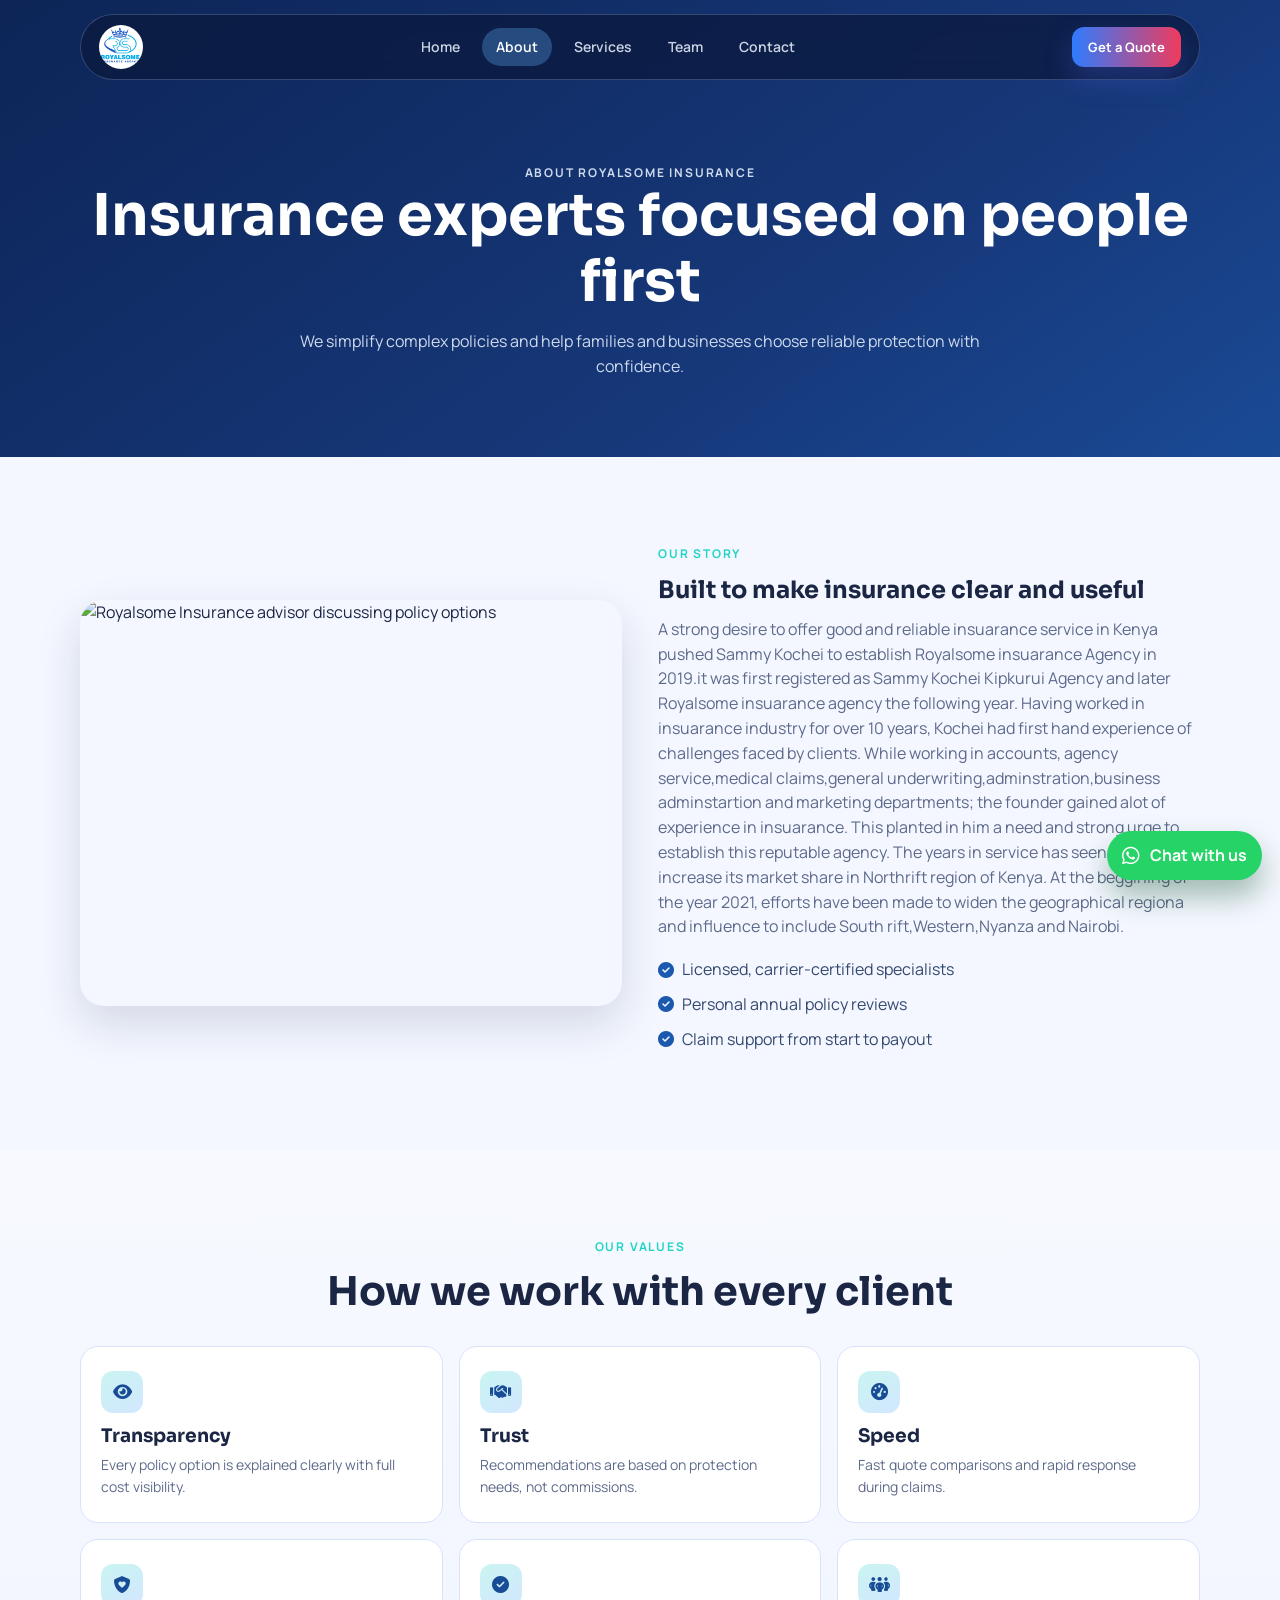
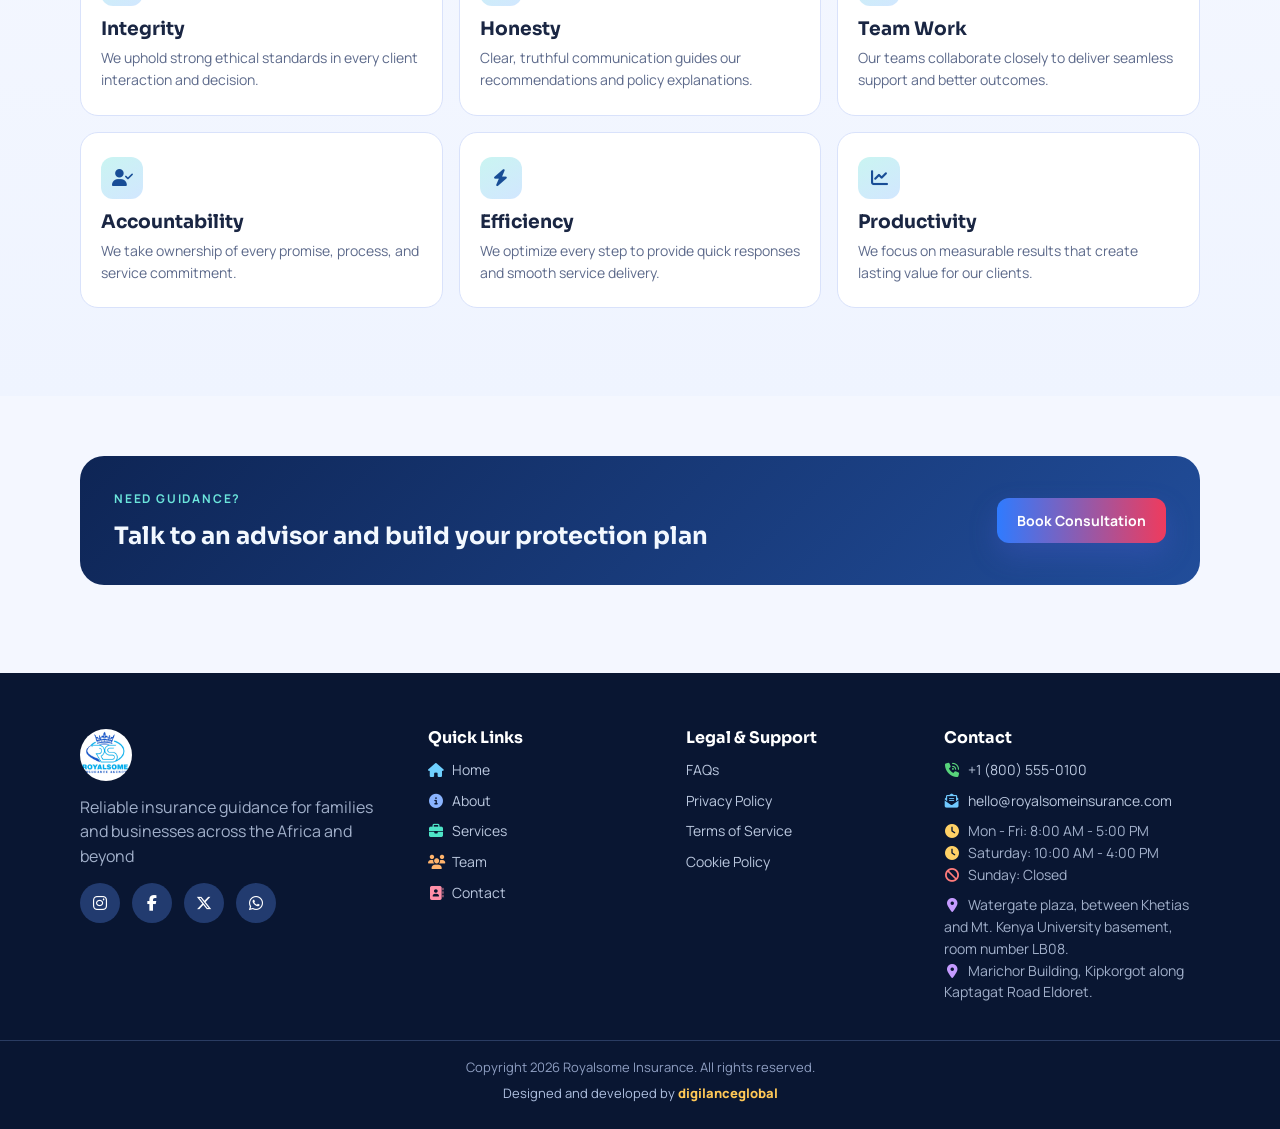
==== about.html @ ff856156 "all cahanges" ====
<!DOCTYPE html>
<html lang="en">
<head>
  <meta charset="UTF-8" />
  <meta name="viewport" content="width=device-width, initial-scale=1.0" />
  <title>Royalsome Insurance | About</title>
  <link rel="icon" type="image/jpeg" href="images/logo.jpg" />
  <link rel="preconnect" href="https://fonts.googleapis.com" />
  <link rel="preconnect" href="https://fonts.gstatic.com" crossorigin />
  <link href="https://fonts.googleapis.com/css2?family=Manrope:wght@400;500;600;700;800&family=Playfair+Display:ital,wght@1,400;1,500&family=Sora:wght@500;600;700;800&display=swap" rel="stylesheet" />
  <link rel="stylesheet" href="https://cdnjs.cloudflare.com/ajax/libs/font-awesome/6.5.2/css/all.min.css" />
  <link rel="stylesheet" href="style.css" />
</head>
<body>
  <header class="site-header">
    <div class="container nav-wrap">
      <a href="index.html" class="brand" aria-label="Royalsome Insurance Home">
        <img src="images/logo.jpg" class="brand-logo brand-logo-header" alt="Royalsome Insurance logo" />
      </a>
      <button class="menu-toggle" type="button" aria-expanded="false" aria-controls="primary-nav" aria-label="Toggle navigation">
        <span></span>
        <span></span>
        <span></span>
      </button>
      <nav class="nav-links" id="primary-nav">
        <a href="index.html">Home</a>
        <a href="about.html" class="active">About</a>
        <a href="services.html">Services</a>
        <a href="team.html">Team</a>
        <a href="contact.html">Contact</a>
      </nav>
      <a href="contact.html" class="btn btn-small">Get a Quote</a>
    </div>
  </header>

  <main>
    <section class="page-hero">
      <div class="container" data-reveal>
        <p class="eyebrow">About Royalsome Insurance</p>
        <h1>Insurance experts focused on people first</h1>
        <p>We simplify complex policies and help families and businesses choose reliable protection with confidence.</p>
      </div>
    </section>

    <section class="section-pad">
      <div class="container split">
        <div data-reveal>
          <img class="soft-image" src="https://images.unsplash.com/photo-1521790797524-b2497295b8a0?auto=format&fit=crop&w=900&q=80" alt="Royalsome Insurance advisor discussing policy options" />
        </div>
        <div data-reveal>
          <p class="eyebrow">Our Story</p>
          <h2>Built to make insurance clear and useful</h2>
          <p class="copy">A strong desire to offer good and reliable insuarance service in Kenya pushed Sammy Kochei to establish Royalsome insuarance Agency in 2019.it was first registered as Sammy Kochei Kipkurui Agency and later Royalsome insuarance agency the following year. Having worked in insuarance industry for over 10 years, Kochei had first hand experience of challenges faced by clients. While working in accounts, agency service,medical claims,general underwriting,adminstration,business adminstartion and marketing departments; the founder gained alot of experience in insuarance. This planted in him a need and strong urge to establish this reputable agency. The years in service has seen the firm increase its market share in Northrift region of Kenya. At the beggining of the year 2021, efforts have been made to widen the geographical regiona and influence to include South rift,Western,Nyanza and Nairobi.</p>
          <ul class="list-check">
            <li><i class="fa-solid fa-circle-check"></i> Licensed, carrier-certified specialists</li>
            <li><i class="fa-solid fa-circle-check"></i> Personal annual policy reviews</li>
            <li><i class="fa-solid fa-circle-check"></i> Claim support from start to payout</li>
          </ul>
        </div>
      </div>
    </section>

    <section class="section-pad muted-bg">
      <div class="container">
        <p class="eyebrow center" data-reveal>Our Values</p>
        <h2 data-reveal>How we work with every client</h2>
        <div class="value-grid">
          <article data-reveal>
            <i class="fa-solid fa-eye"></i>
            <h3>Transparency</h3>
            <p>Every policy option is explained clearly with full cost visibility.</p>
          </article>
          <article data-reveal>
            <i class="fa-solid fa-handshake"></i>
            <h3>Trust</h3>
            <p>Recommendations are based on protection needs, not commissions.</p>
          </article>
          <article data-reveal>
            <i class="fa-solid fa-gauge-high"></i>
            <h3>Speed</h3>
            <p>Fast quote comparisons and rapid response during claims.</p>
          </article>
          <article data-reveal>
            <i class="fa-solid fa-shield-heart"></i>
            <h3>Integrity</h3>
            <p>We uphold strong ethical standards in every client interaction and decision.</p>
          </article>
          <article data-reveal>
            <i class="fa-solid fa-circle-check"></i>
            <h3>Honesty</h3>
            <p>Clear, truthful communication guides our recommendations and policy explanations.</p>
          </article>
          <article data-reveal>
            <i class="fa-solid fa-people-group"></i>
            <h3>Team Work</h3>
            <p>Our teams collaborate closely to deliver seamless support and better outcomes.</p>
          </article>
          <article data-reveal>
            <i class="fa-solid fa-user-check"></i>
            <h3>Accountability</h3>
            <p>We take ownership of every promise, process, and service commitment.</p>
          </article>
          <article data-reveal>
            <i class="fa-solid fa-bolt"></i>
            <h3>Efficiency</h3>
            <p>We optimize every step to provide quick responses and smooth service delivery.</p>
          </article>
          <article data-reveal>
            <i class="fa-solid fa-chart-line"></i>
            <h3>Productivity</h3>
            <p>We focus on measurable results that create lasting value for our clients.</p>
          </article>
        </div>
      </div>
    </section>

    <section class="contact section-pad">
      <div class="container contact-box" data-reveal>
        <div>
          <p class="eyebrow">Need Guidance?</p>
          <h2>Talk to an advisor and build your protection plan</h2>
        </div>
        <a href="contact.html" class="btn">Book Consultation</a>
      </div>
    </section>
  </main>

  <footer class="site-footer">
    <div class="container footer-grid">
      <div>
        <a href="index.html" class="brand">
          <img src="images/logo.jpg" class="brand-logo brand-logo-footer" alt="Royalsome Insurance logo" />
        </a>
        <p>Reliable insurance guidance for families and businesses across the Africa and beyond</p>
        <div class="social-links" aria-label="Social media links">
          <a href="https://instagram.com" target="_blank" rel="noopener" aria-label="Instagram"><i class="fa-brands fa-instagram"></i></a>
          <a href="https://facebook.com" target="_blank" rel="noopener" aria-label="Facebook"><i class="fa-brands fa-facebook-f"></i></a>
          <a href="https://x.com" target="_blank" rel="noopener" aria-label="X"><i class="fa-brands fa-x-twitter"></i></a>
          <a href="https://wa.me/18005550100" target="_blank" rel="noopener" aria-label="WhatsApp"><i class="fa-brands fa-whatsapp"></i></a>
        </div>
      </div>
      <div>
        <h4>Quick Links</h4>
        <a href="index.html"><i class="fa-solid fa-house"></i>Home</a>
        <a href="about.html"><i class="fa-solid fa-circle-info"></i>About</a>
        <a href="services.html"><i class="fa-solid fa-briefcase"></i>Services</a>
        <a href="team.html"><i class="fa-solid fa-users"></i>Team</a>
        <a href="contact.html"><i class="fa-solid fa-address-book"></i>Contact</a>
      </div>
      <div>
        <h4>Legal & Support</h4>
        <a href="#">FAQs</a>
        <a href="#">Privacy Policy</a>
        <a href="#">Terms of Service</a>
        <a href="#">Cookie Policy</a>
      </div>
      <div>
        <h4>Contact</h4>
        <a href="tel:+18005550100"><i class="fa-solid fa-phone-volume"></i>+1 (800) 555-0100</a>
        <a href="mailto:hello@royalsomeinsurance.com"><i class="fa-solid fa-envelope-open-text"></i>hello@royalsomeinsurance.com</a>
        <p class="footer-meta"><i class="fa-solid fa-clock"></i>Mon - Fri: 8:00 AM - 5:00 PM<br><i class="fa-solid fa-clock"></i>Saturday: 10:00 AM - 4:00 PM<br><i class="fa-solid fa-ban"></i>Sunday: Closed</p>
        <p class="footer-meta"><i class="fa-solid fa-location-dot"></i>Watergate plaza, between Khetias and Mt. Kenya University basement, room number LB08.<br><i class="fa-solid fa-location-dot"></i>Marichor Building, Kipkorgot along Kaptagat Road Eldoret.</p>
      </div>
    </div>
    <p class="copyright">
      <span class="copyright-main">Copyright <span id="year"></span> Royalsome Insurance. All rights reserved.</span>
      <span class="dev-credit">Designed and developed by <a href="https://digilanceglobal.com" target="_blank" rel="noopener">digilanceglobal</a></span>
    </p>
  </footer>
  <a class="whatsapp-float" href="https://wa.me/18005550100?text=Hi%20Royalsome%20Insurance%2C%20I%20need%20help%20with%20an%20insurance%20quote." target="_blank" rel="noopener" aria-label="Chat with us on WhatsApp">
    <i class="fa-brands fa-whatsapp"></i>
    <span>Chat with us</span>
  </a>

  <script src="script.js"></script>
</body>
</html>
---- style.css ----
:root {
  --bg: #f4f7ff;
  --ink: #1a2643;
  --muted: #5d6a8b;
  --teal: #20d4c6;
  --sky: #5da8ff;
  --grad-blue: #2f7bff;
  --grad-red: #ef3b5d;
  --stroke: #d9e2fb;
  --shadow: 0 18px 45px rgba(16, 28, 70, 0.14);
}

* { box-sizing: border-box; }
html, body { margin: 0; padding: 0; }
body { font-family: "Manrope", sans-serif; color: var(--ink); background: var(--bg); line-height: 1.55; }
img { max-width: 100%; display: block; }
a { color: inherit; text-decoration: none; }
.container { width: min(1120px, 92vw); margin: 0 auto; }
h1, h2, h3, h4 { margin: 0; font-family: "Sora", sans-serif; line-height: 1.15; }
p { margin: 0; }
.section-pad { padding: 88px 0; }

.site-header { position: fixed; top: 0; left: 0; right: 0; z-index: 120; padding: 14px 0; }
.nav-wrap {
  display: flex; align-items: center; justify-content: space-between; position: relative;
  gap: 18px; padding: 10px 18px; border-radius: 999px;
  background: rgba(11, 26, 63, 0.76); border: 1px solid rgba(179, 207, 255, 0.24); backdrop-filter: blur(10px);
}
.brand { display: inline-flex; align-items: center; line-height: 1; }
.brand-logo {
  width: auto;
  object-fit: cover;
  display: block;
  border-radius: 50%;
  aspect-ratio: 1 / 1;
}
.brand-logo-header {
  width: 44px;
  height: 44px;
}
.brand-logo-footer {
  width: 52px;
  height: 52px;
}

.menu-toggle {
  display: none; width: 42px; height: 42px; border: 1px solid rgba(176, 210, 255, 0.35);
  border-radius: 12px; background: rgba(83, 151, 241, 0.15); cursor: pointer; padding: 0;
}
.menu-toggle span {
  display: block; width: 18px; height: 2px; background: #fff; border-radius: 2px; margin: 4px auto;
  transition: transform 0.22s ease, opacity 0.22s ease;
}
.menu-toggle.is-open span:nth-child(1) { transform: translateY(6px) rotate(45deg); }
.menu-toggle.is-open span:nth-child(2) { opacity: 0; }
.menu-toggle.is-open span:nth-child(3) { transform: translateY(-6px) rotate(-45deg); }

.nav-links { display: flex; align-items: center; gap: 8px; }
.nav-links a {
  padding: 8px 14px; border-radius: 999px; color: rgba(238, 246, 255, 0.85);
  font-size: 14px; font-weight: 600; transition: background 0.2s ease, color 0.2s ease;
}
.nav-links a:hover, .nav-links a.active { color: #fff; background: rgba(99, 181, 255, 0.3); }

.btn {
  display: inline-flex; align-items: center; justify-content: center; border: 0; border-radius: 12px;
  padding: 12px 20px; font-weight: 700; font-size: 14px; color: #fff;
  background: linear-gradient(90deg, var(--grad-blue), var(--grad-red));
  box-shadow: 0 12px 28px rgba(78, 93, 212, 0.32); cursor: pointer;
  transition: transform 0.25s ease, box-shadow 0.25s ease;
}
.btn:hover { transform: translateY(-2px); box-shadow: 0 16px 30px rgba(88, 82, 198, 0.42); }
.btn-small { padding: 10px 16px; font-size: 13px; }
.btn-ghost { color: #fff; background: transparent; border: 1px solid rgba(255,255,255,.34); box-shadow: none; }
.btn.is-loading { opacity: .75; pointer-events: none; }

.hero {
  position: relative; overflow: hidden; padding: 146px 0 94px;
  background: radial-gradient(circle at 10% 10%, #2852a3 0%, #1a3574 38%, #0f1f49 100%); color: #fff;
}
.hero::before {
  content: ""; position: absolute; inset: 0;
  background: linear-gradient(118deg, rgba(89,188,255,.17), rgba(26,223,205,.18), transparent 58%);
}
.hero-glow { position: absolute; border-radius: 50%; opacity: .6; animation: float 10s ease-in-out infinite; }
.hero-glow-1 { width: 220px; height: 220px; background: radial-gradient(circle, rgba(71,241,221,.7), rgba(71,241,221,0)); top: -70px; right: -40px; }
.hero-glow-2 { width: 250px; height: 250px; background: radial-gradient(circle, rgba(89,165,255,.75), rgba(89,165,255,0)); bottom: -120px; left: -90px; animation-delay: 1.1s; }
.hero-grid { position: relative; display: grid; grid-template-columns: 1.03fr .97fr; gap: 40px; align-items: center; }

.eyebrow {
  text-transform: uppercase; letter-spacing: 1.8px; font-size: 12px; font-weight: 700;
  color: var(--teal); margin-bottom: 14px;
}
.eyebrow.center { text-align: center; }
.eyebrow-lite {
  font-family: "Playfair Display", serif; font-style: italic; font-weight: 400;
  font-size: clamp(1.45rem, 2.6vw, 2.25rem); line-height: 1.1; text-transform: none; letter-spacing: 0;
}
.hero h1, .page-hero h1 { font-size: clamp(2rem, 4.5vw, 3.8rem); }
.gradient-text {
  background: linear-gradient(90deg, var(--grad-blue), var(--grad-red));
  -webkit-background-clip: text; background-clip: text; -webkit-text-fill-color: transparent; color: transparent;
}
.hero-text { margin-top: 16px; color: rgba(236,243,255,.88); max-width: 570px; }
.hero-actions { margin-top: 26px; display: flex; gap: 12px; }
.hero-points { margin-top: 24px; display: flex; flex-wrap: wrap; gap: 10px; }
.hero-points span {
  background: rgba(114,159,255,.2); border: 1px solid rgba(107,233,220,.2);
  border-radius: 999px; padding: 9px 12px; font-size: 13px; display: inline-flex; align-items: center; gap: 8px;
}
.hero-media { position: relative; }
.hero-media::before {
  content: ""; position: absolute; left: -28px; right: 40px; top: -24px; bottom: 24px;
  border: 2px solid rgba(82,233,215,.62); border-radius: 24px; transform: skewX(-10deg);
}
.hero-media img {
  width: 100%; aspect-ratio: 4/3; object-fit: cover; border-radius: 24px;
  box-shadow: var(--shadow); position: relative; z-index: 1;
}
.floating-badge {
  position: absolute; z-index: 3; background: #fff; color: #10306f; border-radius: 12px;
  padding: 10px 12px; font-weight: 700; font-size: 13px; box-shadow: 0 12px 26px rgba(6,21,58,.25);
  display: inline-flex; align-items: center; gap: 8px;
}
.badge-1 { top: 16px; left: -22px; }
.badge-2 { right: 14px; bottom: 18px; }

.home-services h2, .stats h2, .muted-bg h2 { text-align: center; font-size: clamp(1.65rem,3.1vw,2.55rem); margin-bottom: 30px; }
.mini-card-grid { display: grid; grid-template-columns: repeat(4,minmax(0,1fr)); gap: 16px; }
.mini-card {
  background: #fff; border-radius: 18px; border: 1px solid var(--stroke); overflow: hidden; display: block;
  box-shadow: 0 9px 24px rgba(12,30,80,.06); transition: transform .28s ease, box-shadow .28s ease;
}
.mini-card:hover { transform: translateY(-6px); box-shadow: 0 20px 34px rgba(16,29,70,.17); }
.mini-card-media { position: relative; overflow: hidden; }
.mini-card-media img { width: 100%; aspect-ratio: 16/10; object-fit: cover; transition: transform .32s ease; }
.mini-card:hover .mini-card-media img { transform: scale(1.08); }
.mini-service-icon {
  position: absolute; top: 12px; left: 12px; width: 40px; height: 40px; border-radius: 50%;
  display: grid; place-items: center; background: rgba(255,255,255,.92); color: #204f9d; font-size: 17px;
}
.mini-card-body { padding: 16px 18px 18px; }
.mini-card-body h3 { margin-bottom: 8px; }
.mini-card-body p { font-size: 14px; color: var(--muted); }
.center-cta { margin-top: 24px; text-align: center; }

.dark {
  background: linear-gradient(160deg, #0a1b44, #14316f 60%, #0c2250); color: #f4f8ff; position: relative; overflow: hidden;
}
.dark::before, .dark::after {
  content: ""; position: absolute; width: 280px; height: 280px; border-radius: 50%;
  border: 1px solid rgba(118,171,255,.24);
}
.dark::before { top: -130px; right: -100px; }
.dark::after { bottom: -145px; left: -112px; }
.split { display: grid; grid-template-columns: 1fr 1fr; gap: 36px; align-items: center; }
.split.reverse { grid-template-columns: .92fr 1.08fr; }
.reasons-copy .eyebrow { color: #54dfe3; }
.reason-grid { margin-top: 22px; display: grid; grid-template-columns: repeat(2,minmax(0,1fr)); gap: 14px; }
.reason-grid article { padding: 18px; border-radius: 14px; background: rgba(124,166,255,.12); border: 1px solid rgba(126,202,255,.2); }
.reason-grid h3 { font-size: 1rem; margin-bottom: 8px; }
.reason-grid i { margin-right: 6px; }
.reason-grid p { font-size: 14px; color: rgba(234,242,255,.84); }
.reasons-media img, .soft-image {
  width: 100%; border-radius: 24px; box-shadow: var(--shadow); aspect-ratio: 4/3; object-fit: cover;
}

.stat-grid { display: grid; grid-template-columns: repeat(4,minmax(0,1fr)); gap: 16px; }
.stat-grid article { background: #fff; border-radius: 16px; border: 1px solid var(--stroke); padding: 24px 16px; text-align: center; }
.stat-icon {
  width: 48px; height: 48px; margin: 0 auto 12px; border-radius: 14px; display: grid; place-items: center;
  font-size: 20px; color: #1f4f9d; background: linear-gradient(140deg, rgba(47,123,255,.2), rgba(239,59,93,.2));
}
.stat-grid strong { font-size: 2rem; font-family: "Sora", sans-serif; color: #153574; display: block; margin-bottom: 6px; }
.stat-grid span { color: var(--muted); font-size: 14px; }

.partners { background: linear-gradient(180deg, #f7f9ff, #eef3ff); }
.partners h2 { text-align: center; font-size: clamp(1.7rem,3.2vw,2.7rem); margin-bottom: 12px; }
.partners h2 span { color: #d79a23; }
.partners-copy { max-width: 700px; margin: 0 auto 30px; text-align: center; color: var(--muted); }
.partners-grid { display: grid; grid-template-columns: repeat(4,minmax(0,1fr)); gap: 16px; }
.partner-card {
  --partner-color: #58617b; background: #fff; border: 1px solid var(--stroke); border-radius: 16px; min-height: 128px;
  display: grid; place-items: center; padding: 14px; color: var(--partner-color); filter: grayscale(1) saturate(0); opacity: .84;
  transition: filter .28s ease, opacity .28s ease, transform .28s ease, box-shadow .28s ease;
}
.partner-card:hover { filter: grayscale(0) saturate(1); opacity: 1; transform: translateY(-5px); box-shadow: 0 16px 28px rgba(15,27,66,.15); }
.partner-card svg { width: 100%; height: auto; }
.partner-first { --partner-color: #d79a23; }
.partner-apa { --partner-color: #234084; }
.partner-mayfair { --partner-color: #405362; }
.partner-heritage { --partner-color: #1d2e57; }

.page-hero {
  padding: 150px 0 78px; background: linear-gradient(145deg, #0d2557, #163778 62%, #1a4a95);
  color: #fff; text-align: center;
}
.page-hero p { margin: 14px auto 0; max-width: 720px; color: rgba(232,241,255,.88); }
.copy { color: var(--muted); margin-top: 12px; }
.list-check { margin: 18px 0 0; padding: 0; list-style: none; }
.list-check li { margin-bottom: 10px; color: #33486f; display: flex; align-items: center; gap: 8px; }
.list-check i { color: #1a59ae; }
.muted-bg { background: linear-gradient(180deg, #f7f9ff, #eff4ff); }

.value-grid { display: grid; grid-template-columns: repeat(3,minmax(0,1fr)); gap: 16px; }
.value-grid article { background: #fff; border: 1px solid var(--stroke); border-radius: 18px; padding: 24px 20px; }
.value-grid i {
  width: 42px; height: 42px; border-radius: 12px; display: grid; place-items: center; font-size: 17px; margin-bottom: 12px;
  background: linear-gradient(150deg, rgba(32,212,198,.24), rgba(93,167,255,.28)); color: #184d96;
}
.value-grid h3 { margin-bottom: 8px; }
.value-grid p { color: var(--muted); font-size: 14px; }

.service-grid { display: grid; grid-template-columns: repeat(3,minmax(0,1fr)); gap: 18px; }
.service-box {
  background: #fff; border-radius: 18px; border: 1px solid var(--stroke); overflow: hidden;
  box-shadow: 0 10px 22px rgba(16,29,70,.08); transition: transform .3s ease, box-shadow .3s ease;
}
.service-box:hover { transform: translateY(-7px); box-shadow: 0 20px 36px rgba(12,27,67,.18); }
.service-image { position: relative; overflow: hidden; }
.service-image::after { content: ""; position: absolute; inset: 0; background: linear-gradient(to top, rgba(8,23,58,.7), rgba(8,23,58,0)); opacity: .66; transition: opacity .3s ease; }
.service-box:hover .service-image::after { opacity: .4; }
.service-image img { width: 100%; aspect-ratio: 16/10; object-fit: cover; transition: transform .35s ease; }
.service-box:hover .service-image img { transform: scale(1.08); }
.service-icon {
  position: absolute; top: 14px; left: 14px; z-index: 2; width: 42px; height: 42px; border-radius: 50%;
  display: grid; place-items: center; background: rgba(255,255,255,.9); color: #123a84; font-size: 18px;
}
.service-body { padding: 20px 18px 22px; }
.service-body h3 { margin-bottom: 8px; font-size: 1rem; }
.service-body p { font-size: 14px; color: var(--muted); }

.team-page { background: linear-gradient(165deg, #0b1f4b, #123068); }
.team-page-grid { display: grid; grid-template-columns: repeat(4,minmax(0,1fr)); gap: 16px; }
.team-page-grid article {
  background: rgba(231,238,255,.08); border: 1px solid rgba(137,203,255,.28); border-radius: 18px;
  padding: 20px 16px; text-align: center; color: #f2f7ff;
}
.team-page-grid img {
  width: 96px; height: 96px; border-radius: 50%; object-fit: cover; margin: 0 auto 12px;
  border: 3px solid rgba(255,255,255,.4);
}
.team-page-grid h3 { font-size: 1.05rem; }
.team-page-grid p { margin-top: 4px; color: rgba(233,242,255,.88); font-size: 14px; }
.team-page-grid span {
  margin-top: 10px; display: inline-flex; align-items: center; gap: 8px; font-size: 12px;
  color: rgba(226,248,255,.9); background: rgba(102,184,255,.2); padding: 8px 11px; border-radius: 999px;
}

.contact { padding-top: 60px; }
.contact-box {
  background: linear-gradient(135deg, #0e2555, #214d9a); color: #f2f8ff; border-radius: 24px;
  display: flex; align-items: center; justify-content: space-between; gap: 22px; padding: 34px;
}
.contact-box .eyebrow { color: #6be5db; }
.contact-layout { display: grid; grid-template-columns: .95fr 1.05fr; gap: 26px; }
.contact-info, .contact-form { background: #fff; border: 1px solid var(--stroke); border-radius: 18px; padding: 24px; }
.contact-info h2 { margin-bottom: 14px; }
.info-list p { display: flex; align-items: center; gap: 10px; margin-bottom: 12px; color: #33486f; }
.info-list i {
  width: 28px; height: 28px; border-radius: 8px; display: grid; place-items: center;
  background: rgba(50,180,238,.16); color: #144288;
}
.contact-form { display: grid; gap: 10px; }
.contact-form label { font-size: 13px; font-weight: 700; color: #243a65; }
.contact-form input, .contact-form select, .contact-form textarea {
  width: 100%; border-radius: 12px; border: 1px solid #cfdbfb; background: #f8faff; padding: 11px 12px; font: inherit;
}
.contact-form textarea { resize: vertical; }
.contact-form .btn { margin-top: 4px; }
.form-status { min-height: 20px; font-size: 13px; font-weight: 600; }
.form-status.success { color: #1a7f44; }
.form-status.error { color: #b93a45; }

.site-footer { background: #091632; color: rgba(233,242,255,.85); padding: 56px 0 26px; }
.footer-grid { display: grid; grid-template-columns: 1.25fr .9fr .9fr 1fr; gap: 28px; }
.site-footer .brand { margin-bottom: 14px; }
.footer-grid > div > p { color: rgba(215,229,255,.74); max-width: 350px; }
.social-links { margin-top: 14px; display: flex; align-items: center; justify-content: flex-start; gap: 12px; }
.social-links a {
  width: 40px; height: 40px; margin: 0; display: inline-flex; align-items: center; justify-content: center;
  border-radius: 50%; border: none; background: #223b6f; color: #fff; line-height: 1;
  transition: transform .22s ease, background .22s ease, color .22s ease;
}
.social-links i { width: 1em; text-align: center; font-size: 16px; line-height: 1; display: block; }
.social-links a:hover { transform: translateY(-2px); background: #2e58a2; color: #fff; }

.site-footer h4 { font-size: 1rem; color: #fff; margin-bottom: 12px; }
.footer-grid > div > a { display: block; margin-bottom: 9px; font-size: 14px; color: rgba(221,233,255,.84); }
.footer-grid > div > a:hover { color: #fff; }
.footer-grid > div > a i, .footer-meta i { width: 16px; margin-right: 8px; text-align: center; }
.footer-meta { margin: 0 0 9px; font-size: 14px; color: rgba(221,233,255,.84); line-height: 1.55; }

.footer-grid .fa-house { color: #6fd0ff; }
.footer-grid .fa-circle-info { color: #8ab4ff; }
.footer-grid .fa-briefcase { color: #4ee4c7; }
.footer-grid .fa-users { color: #ffb36c; }
.footer-grid .fa-address-book { color: #ff8fa8; }
.footer-grid .fa-phone-volume { color: #57d37b; }
.footer-grid .fa-envelope-open-text { color: #70c9ff; }
.footer-grid .fa-clock { color: #ffd166; }
.footer-grid .fa-ban { color: #ff7b7b; }
.footer-grid .fa-location-dot { color: #c59bff; }

.copyright {
  text-align: center; margin-top: 28px; padding-top: 16px; border-top: 1px solid rgba(139,173,240,.25);
  font-size: 13px; color: rgba(199,216,255,.7);
}
.copyright-main { white-space: nowrap; }
.dev-credit { display: block; margin-top: 6px; color: rgba(205,222,255,.85); }
.copyright a { display: inline; margin: 0; color: #ffc857; font-weight: 800; text-decoration: none; }
.copyright a:hover { color: #ffd98a; text-decoration: none; }

.whatsapp-float {
  position: fixed; right: 18px; bottom: 20px; z-index: 220; display: inline-flex; align-items: center; gap: 10px;
  border-radius: 999px; padding: 12px 15px; background: #25d366; color: #fff; box-shadow: 0 16px 30px rgba(12,78,39,.36);
  font-weight: 700; transition: transform .24s ease, box-shadow .24s ease;
}
.whatsapp-float:hover { transform: translateY(-2px); box-shadow: 0 18px 32px rgba(10,94,43,.46); }
.whatsapp-float i { font-size: 20px; }

[data-reveal] { opacity: 0; transform: translateY(18px); transition: opacity .56s ease, transform .56s ease; }
[data-reveal].in-view { opacity: 1; transform: translateY(0); }

@keyframes float { 0%,100% { transform: translateY(0); } 50% { transform: translateY(-12px); } }

@media (max-width: 1120px) {
  .nav-links { gap: 3px; }
  .nav-links a { padding: 8px 10px; }
}

@media (max-width: 980px) {
  .hero-grid, .split, .split.reverse, .contact-layout { grid-template-columns: 1fr; }
  .hero-media { margin-top: 8px; }
  .mini-card-grid, .partners-grid, .service-grid, .stat-grid, .team-page-grid, .value-grid { grid-template-columns: repeat(2,minmax(0,1fr)); }
  .footer-grid { grid-template-columns: 1fr 1fr; }
  .contact-box { flex-direction: column; align-items: flex-start; }
}

@media (max-width: 760px) {
  .nav-wrap { border-radius: 20px; padding: 10px 12px; justify-content: space-between; }
  .brand-logo-header { height: 36px; }
  .menu-toggle { display: inline-block; }
  .nav-wrap > .btn-small { display: none; }
  .nav-links {
    position: absolute; top: calc(100% + 8px); left: 0; right: 0; z-index: 200;
    display: flex; flex-direction: column; align-items: stretch; gap: 4px;
    background: rgba(10,23,56,.97); border: 1px solid rgba(146,194,255,.28); border-radius: 16px; padding: 8px;
    max-height: 0; opacity: 0; overflow: hidden; pointer-events: none; transform: translateY(-8px);
    transition: max-height .28s ease, opacity .28s ease, transform .28s ease;
  }
  .nav-links.open { max-height: 320px; opacity: 1; pointer-events: auto; transform: translateY(0); }
  .nav-links a { text-align: center; }
  .hero { padding-top: 170px; }
  .hero-actions { flex-direction: column; align-items: stretch; }
  .floating-badge { position: static; margin-top: 10px; }
  .badge-1, .badge-2 { left: auto; right: auto; top: auto; bottom: auto; }
  .section-pad { padding: 72px 0; }
  .page-hero { padding-top: 176px; }
  .mini-card-grid, .partners-grid, .reason-grid, .service-grid, .stat-grid, .team-page-grid, .value-grid, .footer-grid { grid-template-columns: 1fr; }
  .contact-box { padding: 24px; }
  .whatsapp-float { padding: 12px; border-radius: 14px; }
  .whatsapp-float span { display: none; }
}
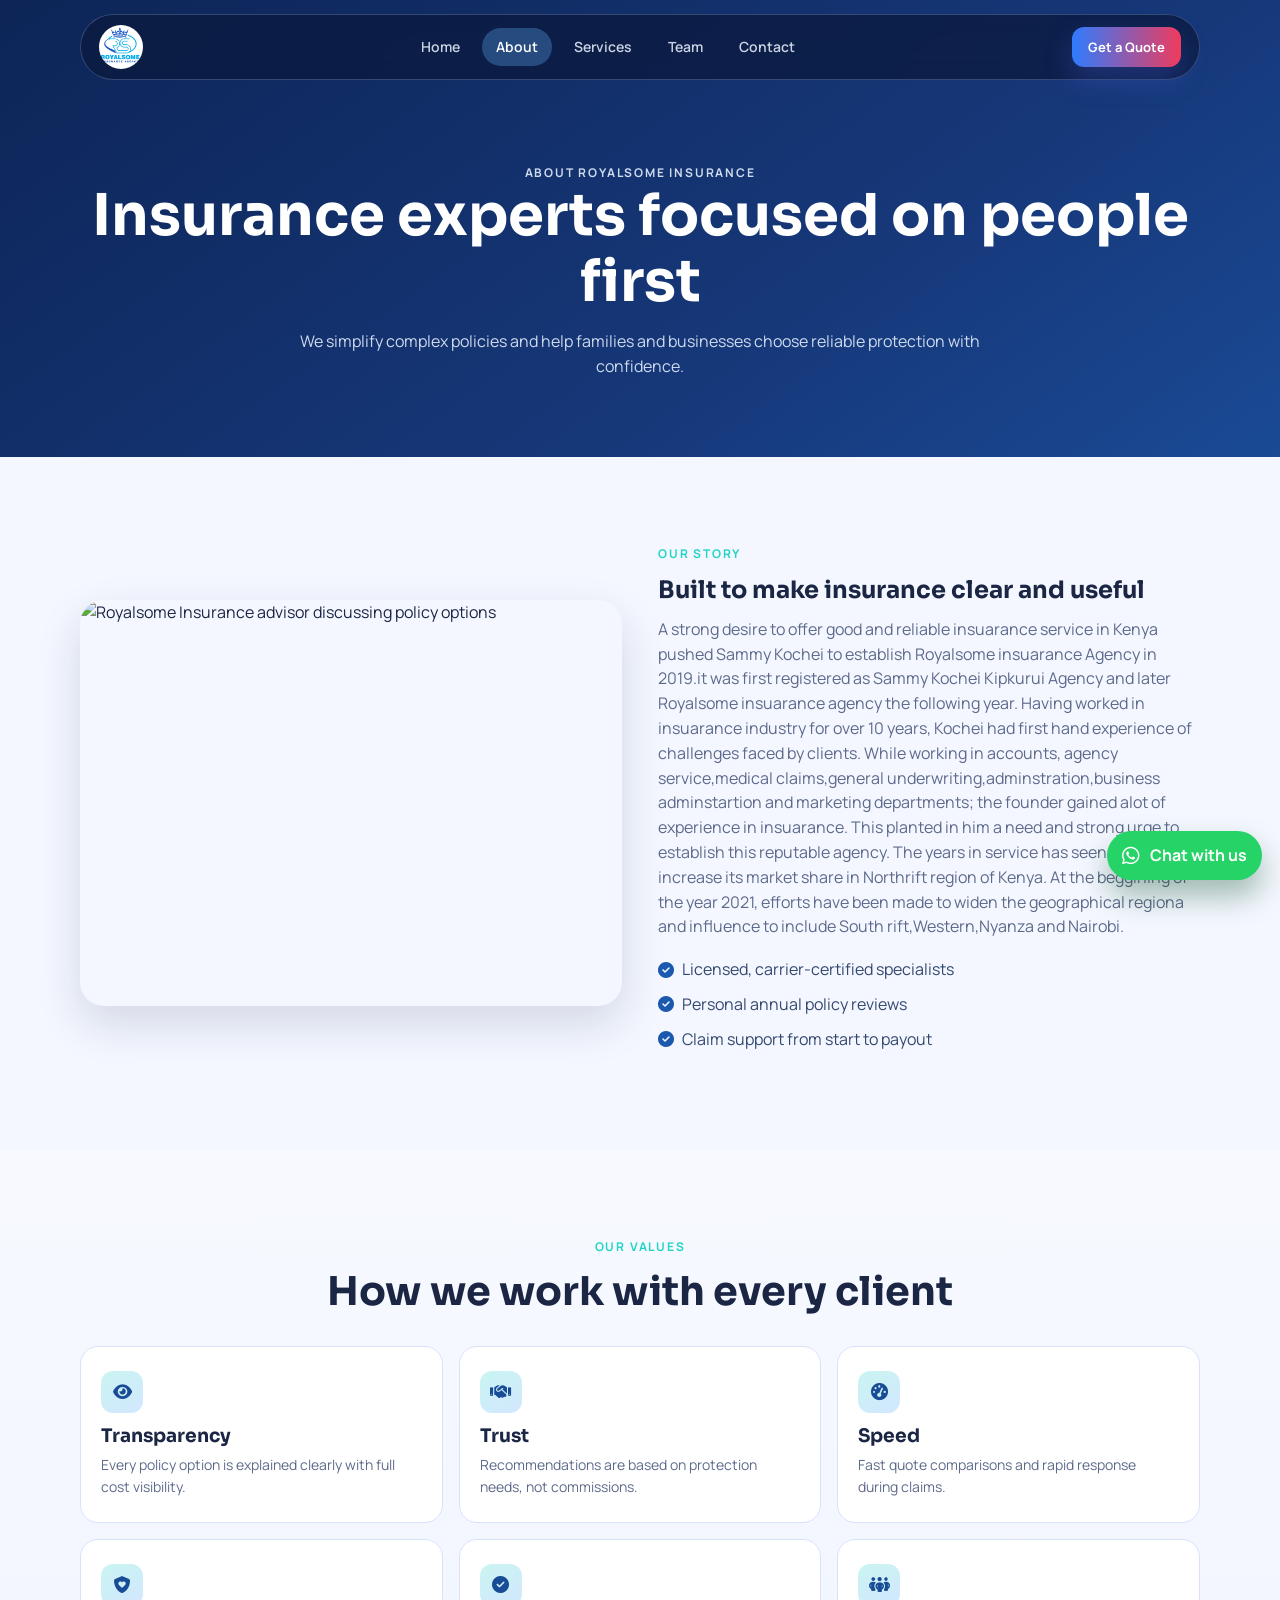
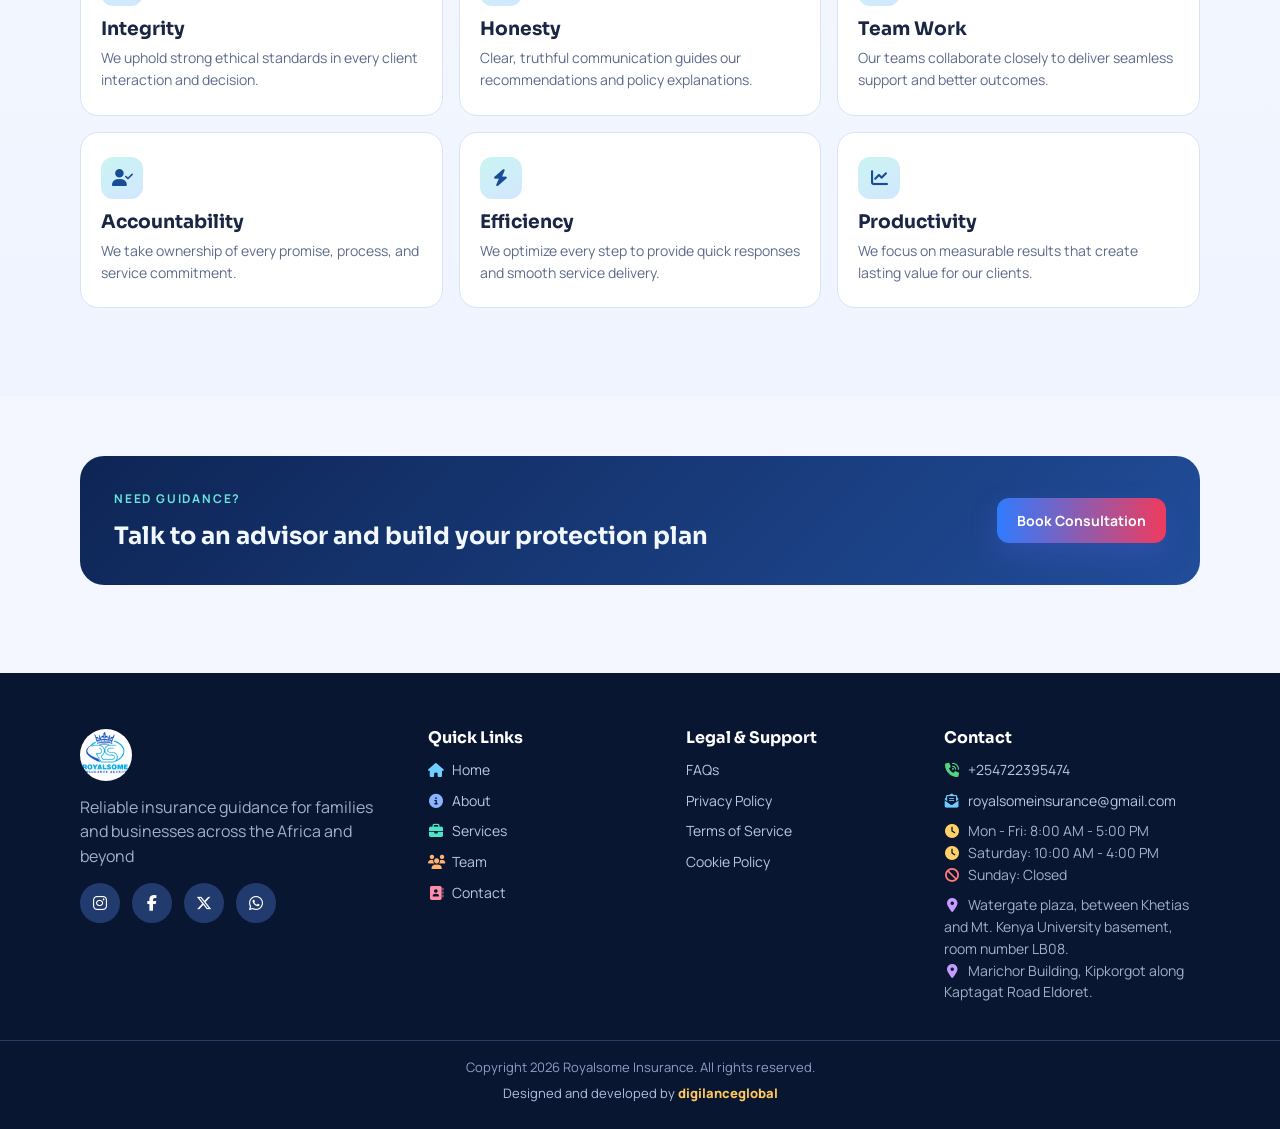
==== commit 4d912c51: "major changes" ====
--- a/about.html
+++ b/about.html
@@ -4,7 +4,7 @@
   <meta charset="UTF-8" />
   <meta name="viewport" content="width=device-width, initial-scale=1.0" />
   <title>Royalsome Insurance | About</title>
-  <link rel="icon" type="image/jpeg" href="images/logo.jpg" />
+  <link rel="icon" type="image/jpeg" href="public/images/logo.jpg" />
   <link rel="preconnect" href="https://fonts.googleapis.com" />
   <link rel="preconnect" href="https://fonts.gstatic.com" crossorigin />
   <link href="https://fonts.googleapis.com/css2?family=Manrope:wght@400;500;600;700;800&family=Playfair+Display:ital,wght@1,400;1,500&family=Sora:wght@500;600;700;800&display=swap" rel="stylesheet" />
@@ -15,7 +15,7 @@
   <header class="site-header">
     <div class="container nav-wrap">
       <a href="index.html" class="brand" aria-label="Royalsome Insurance Home">
-        <img src="images/logo.jpg" class="brand-logo brand-logo-header" alt="Royalsome Insurance logo" />
+        <img src="public/images/logo.jpg" class="brand-logo brand-logo-header" alt="Royalsome Insurance logo" />
       </a>
       <button class="menu-toggle" type="button" aria-expanded="false" aria-controls="primary-nav" aria-label="Toggle navigation">
         <span></span>
@@ -129,14 +129,14 @@
     <div class="container footer-grid">
       <div>
         <a href="index.html" class="brand">
-          <img src="images/logo.jpg" class="brand-logo brand-logo-footer" alt="Royalsome Insurance logo" />
+          <img src="public/images/logo.jpg" class="brand-logo brand-logo-footer" alt="Royalsome Insurance logo" />
         </a>
         <p>Reliable insurance guidance for families and businesses across the Africa and beyond</p>
         <div class="social-links" aria-label="Social media links">
           <a href="https://instagram.com" target="_blank" rel="noopener" aria-label="Instagram"><i class="fa-brands fa-instagram"></i></a>
           <a href="https://facebook.com" target="_blank" rel="noopener" aria-label="Facebook"><i class="fa-brands fa-facebook-f"></i></a>
           <a href="https://x.com" target="_blank" rel="noopener" aria-label="X"><i class="fa-brands fa-x-twitter"></i></a>
-          <a href="https://wa.me/18005550100" target="_blank" rel="noopener" aria-label="WhatsApp"><i class="fa-brands fa-whatsapp"></i></a>
+          <a href="https://wa.me/254722395474" target="_blank" rel="noopener" aria-label="WhatsApp"><i class="fa-brands fa-whatsapp"></i></a>
         </div>
       </div>
       <div>
@@ -156,8 +156,8 @@
       </div>
       <div>
         <h4>Contact</h4>
-        <a href="tel:+18005550100"><i class="fa-solid fa-phone-volume"></i>+1 (800) 555-0100</a>
-        <a href="mailto:hello@royalsomeinsurance.com"><i class="fa-solid fa-envelope-open-text"></i>hello@royalsomeinsurance.com</a>
+        <a href="tel:+254722395474"><i class="fa-solid fa-phone-volume"></i>+254722395474</a>
+        <a href="mailto:royalsomeinsurance@gmail.com"><i class="fa-solid fa-envelope-open-text"></i>royalsomeinsurance@gmail.com</a>
         <p class="footer-meta"><i class="fa-solid fa-clock"></i>Mon - Fri: 8:00 AM - 5:00 PM<br><i class="fa-solid fa-clock"></i>Saturday: 10:00 AM - 4:00 PM<br><i class="fa-solid fa-ban"></i>Sunday: Closed</p>
         <p class="footer-meta"><i class="fa-solid fa-location-dot"></i>Watergate plaza, between Khetias and Mt. Kenya University basement, room number LB08.<br><i class="fa-solid fa-location-dot"></i>Marichor Building, Kipkorgot along Kaptagat Road Eldoret.</p>
       </div>
@@ -167,7 +167,7 @@
       <span class="dev-credit">Designed and developed by <a href="https://digilanceglobal.com" target="_blank" rel="noopener">digilanceglobal</a></span>
     </p>
   </footer>
-  <a class="whatsapp-float" href="https://wa.me/18005550100?text=Hi%20Royalsome%20Insurance%2C%20I%20need%20help%20with%20an%20insurance%20quote." target="_blank" rel="noopener" aria-label="Chat with us on WhatsApp">
+  <a class="whatsapp-float" href="https://wa.me/254722395474?text=Hi%20Royalsome%20Insurance%2C%20I%20need%20help%20with%20an%20insurance%20quote." target="_blank" rel="noopener" aria-label="Chat with us on WhatsApp">
     <i class="fa-brands fa-whatsapp"></i>
     <span>Chat with us</span>
   </a>
--- a/style.css
+++ b/style.css
@@ -246,6 +246,31 @@
   margin-top: 10px; display: inline-flex; align-items: center; gap: 8px; font-size: 12px;
   color: rgba(226,248,255,.9); background: rgba(102,184,255,.2); padding: 8px 11px; border-radius: 999px;
 }
+.ceo-message-card {
+  max-width: 980px;
+  margin: 0 auto;
+  display: grid;
+  grid-template-columns: 220px 1fr;
+  gap: 24px;
+  align-items: center;
+  background: rgba(231,238,255,.08);
+  border: 1px solid rgba(137,203,255,.28);
+  border-radius: 18px;
+  padding: 24px;
+  color: #f2f7ff;
+}
+.ceo-message-photo {
+  width: 100%;
+  aspect-ratio: 1 / 1;
+  object-fit: cover;
+  border-radius: 16px;
+  border: 3px solid rgba(255,255,255,.3);
+}
+.ceo-message-body h2 { font-size: clamp(1.35rem, 2.7vw, 2rem); margin-bottom: 12px; }
+.ceo-message-body p { color: rgba(233,242,255,.9); margin-top: 10px; }
+.ceo-signoff { margin-top: 16px; display: grid; gap: 4px; }
+.ceo-signoff strong { font-family: "Sora", sans-serif; font-size: 1.06rem; color: #fff; }
+.ceo-signoff span { color: #6be5db; font-size: 14px; font-weight: 700; }
 
 .contact { padding-top: 60px; }
 .contact-box {
@@ -339,7 +364,7 @@
 
 @media (max-width: 760px) {
   .nav-wrap { border-radius: 20px; padding: 10px 12px; justify-content: space-between; }
-  .brand-logo-header { height: 36px; }
+  .brand-logo-header { width: 36px; height: 36px; }
   .menu-toggle { display: inline-block; }
   .nav-wrap > .btn-small { display: none; }
   .nav-links {
@@ -358,6 +383,8 @@
   .section-pad { padding: 72px 0; }
   .page-hero { padding-top: 176px; }
   .mini-card-grid, .partners-grid, .reason-grid, .service-grid, .stat-grid, .team-page-grid, .value-grid, .footer-grid { grid-template-columns: 1fr; }
+  .ceo-message-card { grid-template-columns: 1fr; padding: 20px; }
+  .ceo-message-photo { max-width: 220px; margin: 0 auto; }
   .contact-box { padding: 24px; }
   .whatsapp-float { padding: 12px; border-radius: 14px; }
   .whatsapp-float span { display: none; }
